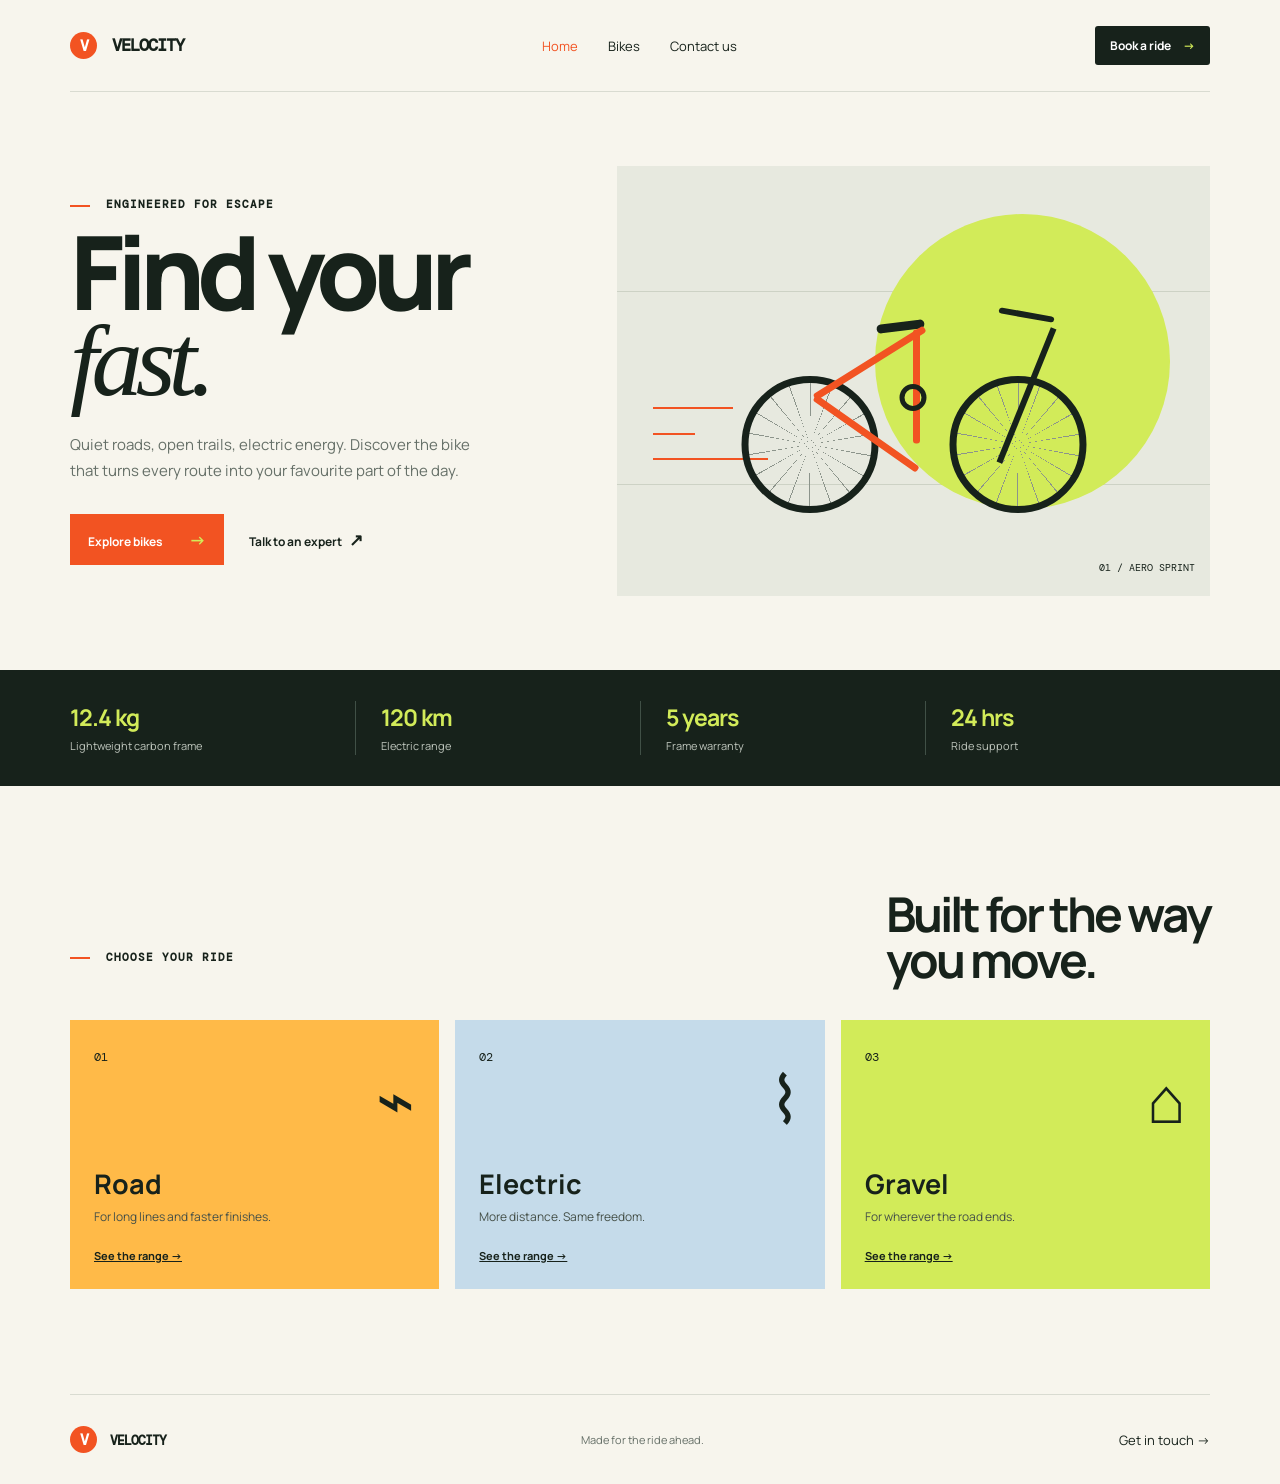
==== index.html @ f306d593 "Create animated bike website" ====
<!DOCTYPE html>
<html lang="en">
<head>
  <meta charset="UTF-8" />
  <meta name="viewport" content="width=device-width, initial-scale=1.0" />
  <title>Velocity Bikes | Ride Beyond</title>
  <link rel="preconnect" href="https://fonts.googleapis.com" />
  <link rel="preconnect" href="https://fonts.gstatic.com" crossorigin />
  <link href="https://fonts.googleapis.com/css2?family=DM+Mono&family=Manrope:wght@400;500;600;700;800&display=swap" rel="stylesheet" />
  <link rel="stylesheet" href="style.css" />
</head>
<body>
  <nav class="nav container">
    <a class="brand" href="index.html"><span>V</span> VELOCITY</a>
    <div class="nav-links"><a class="active" href="index.html">Home</a><a href="#bikes">Bikes</a><a href="contact.html">Contact us</a></div>
    <a class="nav-cta" href="contact.html">Book a ride <b>→</b></a>
  </nav>

  <main>
    <section class="hero container">
      <div class="hero-copy">
        <p class="eyebrow"><i></i> ENGINEERED FOR ESCAPE</p>
        <h1>Find your<br /><em>fast.</em></h1>
        <p class="intro">Quiet roads, open trails, electric energy. Discover the bike that turns every route into your favourite part of the day.</p>
        <div class="hero-actions"><a class="button" href="#bikes">Explore bikes <span>→</span></a><a class="text-link" href="contact.html">Talk to an expert <span>↗</span></a></div>
      </div>
      <div class="bike-stage" aria-label="Animated illustration of a road bike">
        <div class="sun"></div><div class="line line-one"></div><div class="line line-two"></div>
        <div class="speed speed-a"></div><div class="speed speed-b"></div><div class="speed speed-c"></div>
        <div class="bike">
          <div class="wheel wheel-left"></div><div class="wheel wheel-right"></div>
          <div class="frame frame-a"></div><div class="frame frame-b"></div><div class="frame frame-c"></div>
          <div class="fork"></div><div class="bar"></div><div class="seat"></div><div class="crank"></div>
        </div>
        <p class="model-tag">01 / AERO SPRINT</p>
      </div>
    </section>

    <section class="stats"><div class="container stats-grid"><div><strong>12.4 kg</strong><span>Lightweight carbon frame</span></div><div><strong>120 km</strong><span>Electric range</span></div><div><strong>5 years</strong><span>Frame warranty</span></div><div><strong>24 hrs</strong><span>Ride support</span></div></div></section>

    <section class="collection container" id="bikes">
      <div class="section-heading"><p class="eyebrow"><i></i> CHOOSE YOUR RIDE</p><h2>Built for the way<br />you move.</h2></div>
      <div class="cards">
        <article class="card orange"><span>01</span><div class="card-icon">⌁</div><h3>Road</h3><p>For long lines and faster finishes.</p><a href="contact.html">See the range →</a></article>
        <article class="card blue"><span>02</span><div class="card-icon">⌇</div><h3>Electric</h3><p>More distance. Same freedom.</p><a href="contact.html">See the range →</a></article>
        <article class="card lime"><span>03</span><div class="card-icon">⌂</div><h3>Gravel</h3><p>For wherever the road ends.</p><a href="contact.html">See the range →</a></article>
      </div>
    </section>
  </main>
  <footer class="footer container"><a class="brand" href="index.html"><span>V</span> VELOCITY</a><p>Made for the ride ahead.</p><a href="contact.html">Get in touch →</a></footer>
  <script src="app.js"></script>
</body>
</html>
---- style.css ----
:root{--ink:#17221b;--cream:#f7f5ed;--orange:#f25322;--lime:#d2eb59;--blue:#c5dbea;--muted:#667068}*{box-sizing:border-box}html{scroll-behavior:smooth}body{margin:0;background:var(--cream);color:var(--ink);font-family:Manrope,Arial,sans-serif}.container{width:min(1140px,calc(100% - 48px));margin:auto}.nav{height:92px;display:flex;align-items:center;justify-content:space-between;border-bottom:1px solid #d9dbd1}.brand{font-family:'DM Mono',monospace;font-size:17px;font-weight:bold;letter-spacing:-1px;color:var(--ink);text-decoration:none}.brand span{display:inline-grid;place-items:center;width:27px;height:27px;border-radius:50%;background:var(--orange);color:#fff;margin-right:6px;font-size:15px}.nav-links{display:flex;gap:30px}.nav-links a,.footer a{font-size:13px;text-decoration:none;color:var(--ink)}.nav-links a:hover,.nav-links .active{color:var(--orange)}.nav-cta{padding:11px 15px;background:var(--ink);color:#fff;text-decoration:none;font-size:12px;font-weight:700;border-radius:3px}.nav-cta b{color:var(--lime);margin-left:10px}.hero{min-height:578px;display:grid;grid-template-columns:48% 52%;align-items:center}.eyebrow{font:11px 'DM Mono',monospace;letter-spacing:1px;font-weight:bold;margin:0 0 18px}.eyebrow i{display:inline-block;width:20px;height:2px;background:var(--orange);vertical-align:middle;margin-right:8px}.hero h1,.contact-copy h1{font-size:clamp(64px,8vw,112px);letter-spacing:-7px;line-height:.83;margin:0;font-weight:800}.hero h1 em,.contact-copy em{font-family:Georgia,serif;font-weight:400}.intro{line-height:1.75;max-width:420px;color:var(--muted);font-size:15px;margin:29px 0}.hero-actions{display:flex;align-items:center;gap:25px}.button{border:0;background:var(--orange);color:white;padding:14px 18px;font:700 12px Manrope,sans-serif;text-decoration:none;display:inline-block;cursor:pointer}.button span{margin-left:24px;color:var(--lime);font-size:17px}.text-link{color:var(--ink);font-size:12px;font-weight:700;text-decoration:none}.text-link span{font-size:17px;margin-left:5px}.bike-stage{height:430px;position:relative;overflow:hidden;background:#e7e9df;isolation:isolate}.sun{position:absolute;width:295px;height:295px;background:var(--lime);border-radius:50%;right:40px;top:48px}.line{height:1px;background:#cdd2c5;position:absolute;left:0;width:100%;z-index:-1}.line-one{top:29%}.line-two{top:74%}.bike{position:absolute;left:50%;top:54%;width:345px;height:230px;transform:translate(-50%,-50%);animation:float 3s ease-in-out infinite}.wheel{position:absolute;width:137px;height:137px;border:7px solid var(--ink);border-radius:50%;bottom:0;background:repeating-conic-gradient(#8c948b 0 1deg,transparent 1deg 20deg)}.wheel-left{left:0}.wheel-right{right:0}.frame{height:7px;background:var(--orange);position:absolute;transform-origin:left center;z-index:2;border-radius:3px}.frame-a{width:130px;left:73px;top:111px;transform:rotate(-32deg)}.frame-b{width:126px;left:73px;top:111px;transform:rotate(35deg)}.frame-c{width:114px;left:175px;top:43px;transform:rotate(90deg)}.fork{height:145px;width:6px;background:var(--ink);position:absolute;left:282px;top:40px;transform:rotate(22deg);z-index:3}.bar{height:6px;width:56px;background:var(--ink);position:absolute;left:257px;top:29px;transform:rotate(10deg);border-radius:5px}.seat{height:9px;width:48px;background:var(--ink);position:absolute;left:135px;top:39px;transform:rotate(-7deg);border-radius:10px}.crank{position:absolute;width:27px;height:27px;border:5px solid var(--ink);border-radius:50%;left:158px;top:101px;z-index:4}.speed{height:2px;background:var(--orange);position:absolute;left:6%;animation:dash 1.5s linear infinite}.speed-a{width:80px;top:56%}.speed-b{width:42px;top:62%;animation-delay:.4s}.speed-c{width:115px;top:68%;animation-delay:.8s}.model-tag{font:10px 'DM Mono',monospace;position:absolute;bottom:12px;right:15px}.stats{background:var(--ink);color:#fff}.stats-grid{min-height:116px;display:grid;grid-template-columns:repeat(4,1fr);align-items:center}.stats-grid div{padding:0 25px;border-left:1px solid #405046}.stats-grid div:first-child{border:0;padding-left:0}.stats-grid strong{display:block;font-size:23px;color:var(--lime);letter-spacing:-1px}.stats-grid span{font-size:11px;color:#bfc6bd}.collection{padding:105px 0}.section-heading{display:flex;justify-content:space-between;align-items:end;margin-bottom:38px}.section-heading h2{font-size:48px;letter-spacing:-3px;line-height:.95;margin:0}.cards{display:grid;grid-template-columns:repeat(3,1fr);gap:16px}.card{min-height:260px;padding:24px;position:relative;transition:transform .25s ease}.card:hover{transform:translateY(-8px)}.card span{font:12px 'DM Mono',monospace}.card-icon{font-size:65px;text-align:right;height:99px;line-height:1}.card h3{font-size:27px;margin:0}.card p{font-size:12px;color:#455048;margin:6px 0 18px}.card a{font-size:11px;font-weight:700;color:var(--ink)}.orange{background:#ffba48}.blue{background:var(--blue)}.lime{background:var(--lime)}.footer{border-top:1px solid #d9dbd1;min-height:90px;display:flex;align-items:center;justify-content:space-between}.footer p{font-size:11px;color:var(--muted)}.contact-main{display:grid;grid-template-columns:1fr 1fr;gap:80px;padding:100px 0}.contact-copy>p:not(.eyebrow){color:var(--muted);line-height:1.8;max-width:410px;margin:28px 0}.contact-details{display:grid;gap:8px;margin-top:38px}.contact-details a{font-size:14px;color:var(--ink);font-weight:700}.contact-details span{font-size:12px;color:var(--muted);margin-top:5px}.form-wrap{background:#e6e9df;padding:38px}.form-wrap h2{margin:0 0 28px;font-size:28px;letter-spacing:-1px}form{display:grid;gap:17px}label{font-size:11px;font-weight:700}input,textarea,select{width:100%;display:block;border:0;border-bottom:1px solid #aeb6ad;background:transparent;padding:10px 0 8px;margin-top:4px;font:14px Manrope,sans-serif;color:var(--ink);outline:0}textarea{resize:vertical}.form-message{font-size:12px;color:#25803b;margin:0;min-height:14px}@keyframes float{50%{transform:translate(-50%,-54%)}}@keyframes dash{from{transform:translateX(-100px);opacity:0}25%{opacity:1}to{transform:translateX(330px);opacity:0}}@media(max-width:720px){.container{width:min(100% - 32px,1140px)}.nav{height:75px}.nav-links{display:none}.nav-cta{font-size:10px}.hero,.contact-main{grid-template-columns:1fr;gap:45px}.hero{padding:70px 0 45px}.bike-stage{height:335px}.hero h1,.contact-copy h1{letter-spacing:-5px}.stats-grid{grid-template-columns:repeat(2,1fr);padding:18px 0;gap:20px}.stats-grid div{padding-left:15px}.stats-grid div:nth-child(3){border-left:0;padding-left:0}.section-heading{display:block}.section-heading h2{font-size:39px}.cards{grid-template-columns:1fr}.card{min-height:210px}.collection{padding:70px 0}.contact-main{padding:70px 0}.footer p{display:none}}
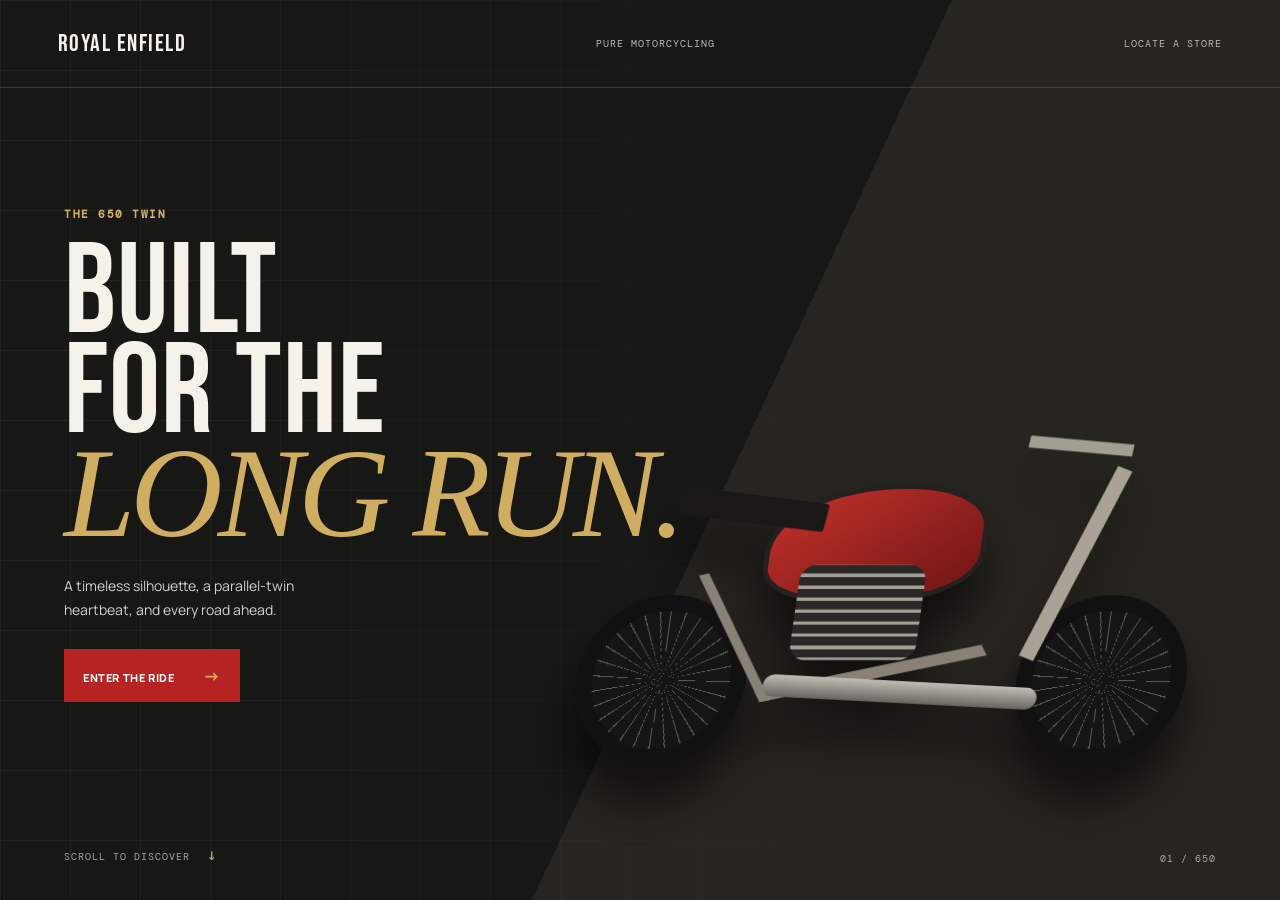
==== commit f47958bb: "Add Royal Enfield 650 landing and home pages" ====
--- a/index.html
+++ b/index.html
@@ -3,51 +3,27 @@
 <head>
   <meta charset="UTF-8" />
   <meta name="viewport" content="width=device-width, initial-scale=1.0" />
-  <title>Velocity Bikes | Ride Beyond</title>
+  <title>Royal Enfield | 650 Twin</title>
   <link rel="preconnect" href="https://fonts.googleapis.com" />
   <link rel="preconnect" href="https://fonts.gstatic.com" crossorigin />
-  <link href="https://fonts.googleapis.com/css2?family=DM+Mono&family=Manrope:wght@400;500;600;700;800&display=swap" rel="stylesheet" />
+  <link href="https://fonts.googleapis.com/css2?family=Bebas+Neue&family=DM+Mono&family=Manrope:wght@400;500;600;700;800&display=swap" rel="stylesheet" />
   <link rel="stylesheet" href="style.css" />
 </head>
-<body>
-  <nav class="nav container">
-    <a class="brand" href="index.html"><span>V</span> VELOCITY</a>
-    <div class="nav-links"><a class="active" href="index.html">Home</a><a href="#bikes">Bikes</a><a href="contact.html">Contact us</a></div>
-    <a class="nav-cta" href="contact.html">Book a ride <b>→</b></a>
-  </nav>
-
-  <main>
-    <section class="hero container">
-      <div class="hero-copy">
-        <p class="eyebrow"><i></i> ENGINEERED FOR ESCAPE</p>
-        <h1>Find your<br /><em>fast.</em></h1>
-        <p class="intro">Quiet roads, open trails, electric energy. Discover the bike that turns every route into your favourite part of the day.</p>
-        <div class="hero-actions"><a class="button" href="#bikes">Explore bikes <span>→</span></a><a class="text-link" href="contact.html">Talk to an expert <span>↗</span></a></div>
-      </div>
-      <div class="bike-stage" aria-label="Animated illustration of a road bike">
-        <div class="sun"></div><div class="line line-one"></div><div class="line line-two"></div>
-        <div class="speed speed-a"></div><div class="speed speed-b"></div><div class="speed speed-c"></div>
-        <div class="bike">
-          <div class="wheel wheel-left"></div><div class="wheel wheel-right"></div>
-          <div class="frame frame-a"></div><div class="frame frame-b"></div><div class="frame frame-c"></div>
-          <div class="fork"></div><div class="bar"></div><div class="seat"></div><div class="crank"></div>
-        </div>
-        <p class="model-tag">01 / AERO SPRINT</p>
-      </div>
+<body class="entry-page">
+  <main class="entry">
+    <nav class="entry-nav"><a class="re-brand" href="index.html">ROYAL ENFIELD</a><span>PURE MOTORCYCLING</span><a href="contact.html">LOCATE A STORE</a></nav>
+    <div class="entry-grid"></div>
+    <section class="entry-copy">
+      <p class="kicker">THE 650 TWIN</p>
+      <h1>BUILT<br />FOR THE<br /><i>LONG RUN.</i></h1>
+      <p class="entry-text">A timeless silhouette, a parallel-twin heartbeat, and every road ahead.</p>
+      <a class="entry-button" href="home.html">ENTER THE RIDE <span>→</span></a>
     </section>
-
-    <section class="stats"><div class="container stats-grid"><div><strong>12.4 kg</strong><span>Lightweight carbon frame</span></div><div><strong>120 km</strong><span>Electric range</span></div><div><strong>5 years</strong><span>Frame warranty</span></div><div><strong>24 hrs</strong><span>Ride support</span></div></div></section>
-
-    <section class="collection container" id="bikes">
-      <div class="section-heading"><p class="eyebrow"><i></i> CHOOSE YOUR RIDE</p><h2>Built for the way<br />you move.</h2></div>
-      <div class="cards">
-        <article class="card orange"><span>01</span><div class="card-icon">⌁</div><h3>Road</h3><p>For long lines and faster finishes.</p><a href="contact.html">See the range →</a></article>
-        <article class="card blue"><span>02</span><div class="card-icon">⌇</div><h3>Electric</h3><p>More distance. Same freedom.</p><a href="contact.html">See the range →</a></article>
-        <article class="card lime"><span>03</span><div class="card-icon">⌂</div><h3>Gravel</h3><p>For wherever the road ends.</p><a href="contact.html">See the range →</a></article>
-      </div>
-    </section>
+    <div class="entry-bike" aria-label="Royal Enfield 650 motorcycle illustration">
+      <div class="entry-wheel wheel-a"></div><div class="entry-wheel wheel-b"></div><div class="bike-tank"></div><div class="bike-seat"></div><div class="bike-frame"></div><div class="bike-fork"></div><div class="bike-engine"></div><div class="bike-handle"></div><div class="bike-exhaust"></div>
+    </div>
+    <p class="entry-bottom">SCROLL TO DISCOVER <span>↓</span></p>
+    <p class="entry-number">01 / 650</p>
   </main>
-  <footer class="footer container"><a class="brand" href="index.html"><span>V</span> VELOCITY</a><p>Made for the ride ahead.</p><a href="contact.html">Get in touch →</a></footer>
-  <script src="app.js"></script>
 </body>
 </html>
--- a/style.css
+++ b/style.css
@@ -1 +1 @@
-:root{--ink:#17221b;--cream:#f7f5ed;--orange:#f25322;--lime:#d2eb59;--blue:#c5dbea;--muted:#667068}*{box-sizing:border-box}html{scroll-behavior:smooth}body{margin:0;background:var(--cream);color:var(--ink);font-family:Manrope,Arial,sans-serif}.container{width:min(1140px,calc(100% - 48px));margin:auto}.nav{height:92px;display:flex;align-items:center;justify-content:space-between;border-bottom:1px solid #d9dbd1}.brand{font-family:'DM Mono',monospace;font-size:17px;font-weight:bold;letter-spacing:-1px;color:var(--ink);text-decoration:none}.brand span{display:inline-grid;place-items:center;width:27px;height:27px;border-radius:50%;background:var(--orange);color:#fff;margin-right:6px;font-size:15px}.nav-links{display:flex;gap:30px}.nav-links a,.footer a{font-size:13px;text-decoration:none;color:var(--ink)}.nav-links a:hover,.nav-links .active{color:var(--orange)}.nav-cta{padding:11px 15px;background:var(--ink);color:#fff;text-decoration:none;font-size:12px;font-weight:700;border-radius:3px}.nav-cta b{color:var(--lime);margin-left:10px}.hero{min-height:578px;display:grid;grid-template-columns:48% 52%;align-items:center}.eyebrow{font:11px 'DM Mono',monospace;letter-spacing:1px;font-weight:bold;margin:0 0 18px}.eyebrow i{display:inline-block;width:20px;height:2px;background:var(--orange);vertical-align:middle;margin-right:8px}.hero h1,.contact-copy h1{font-size:clamp(64px,8vw,112px);letter-spacing:-7px;line-height:.83;margin:0;font-weight:800}.hero h1 em,.contact-copy em{font-family:Georgia,serif;font-weight:400}.intro{line-height:1.75;max-width:420px;color:var(--muted);font-size:15px;margin:29px 0}.hero-actions{display:flex;align-items:center;gap:25px}.button{border:0;background:var(--orange);color:white;padding:14px 18px;font:700 12px Manrope,sans-serif;text-decoration:none;display:inline-block;cursor:pointer}.button span{margin-left:24px;color:var(--lime);font-size:17px}.text-link{color:var(--ink);font-size:12px;font-weight:700;text-decoration:none}.text-link span{font-size:17px;margin-left:5px}.bike-stage{height:430px;position:relative;overflow:hidden;background:#e7e9df;isolation:isolate}.sun{position:absolute;width:295px;height:295px;background:var(--lime);border-radius:50%;right:40px;top:48px}.line{height:1px;background:#cdd2c5;position:absolute;left:0;width:100%;z-index:-1}.line-one{top:29%}.line-two{top:74%}.bike{position:absolute;left:50%;top:54%;width:345px;height:230px;transform:translate(-50%,-50%);animation:float 3s ease-in-out infinite}.wheel{position:absolute;width:137px;height:137px;border:7px solid var(--ink);border-radius:50%;bottom:0;background:repeating-conic-gradient(#8c948b 0 1deg,transparent 1deg 20deg)}.wheel-left{left:0}.wheel-right{right:0}.frame{height:7px;background:var(--orange);position:absolute;transform-origin:left center;z-index:2;border-radius:3px}.frame-a{width:130px;left:73px;top:111px;transform:rotate(-32deg)}.frame-b{width:126px;left:73px;top:111px;transform:rotate(35deg)}.frame-c{width:114px;left:175px;top:43px;transform:rotate(90deg)}.fork{height:145px;width:6px;background:var(--ink);position:absolute;left:282px;top:40px;transform:rotate(22deg);z-index:3}.bar{height:6px;width:56px;background:var(--ink);position:absolute;left:257px;top:29px;transform:rotate(10deg);border-radius:5px}.seat{height:9px;width:48px;background:var(--ink);position:absolute;left:135px;top:39px;transform:rotate(-7deg);border-radius:10px}.crank{position:absolute;width:27px;height:27px;border:5px solid var(--ink);border-radius:50%;left:158px;top:101px;z-index:4}.speed{height:2px;background:var(--orange);position:absolute;left:6%;animation:dash 1.5s linear infinite}.speed-a{width:80px;top:56%}.speed-b{width:42px;top:62%;animation-delay:.4s}.speed-c{width:115px;top:68%;animation-delay:.8s}.model-tag{font:10px 'DM Mono',monospace;position:absolute;bottom:12px;right:15px}.stats{background:var(--ink);color:#fff}.stats-grid{min-height:116px;display:grid;grid-template-columns:repeat(4,1fr);align-items:center}.stats-grid div{padding:0 25px;border-left:1px solid #405046}.stats-grid div:first-child{border:0;padding-left:0}.stats-grid strong{display:block;font-size:23px;color:var(--lime);letter-spacing:-1px}.stats-grid span{font-size:11px;color:#bfc6bd}.collection{padding:105px 0}.section-heading{display:flex;justify-content:space-between;align-items:end;margin-bottom:38px}.section-heading h2{font-size:48px;letter-spacing:-3px;line-height:.95;margin:0}.cards{display:grid;grid-template-columns:repeat(3,1fr);gap:16px}.card{min-height:260px;padding:24px;position:relative;transition:transform .25s ease}.card:hover{transform:translateY(-8px)}.card span{font:12px 'DM Mono',monospace}.card-icon{font-size:65px;text-align:right;height:99px;line-height:1}.card h3{font-size:27px;margin:0}.card p{font-size:12px;color:#455048;margin:6px 0 18px}.card a{font-size:11px;font-weight:700;color:var(--ink)}.orange{background:#ffba48}.blue{background:var(--blue)}.lime{background:var(--lime)}.footer{border-top:1px solid #d9dbd1;min-height:90px;display:flex;align-items:center;justify-content:space-between}.footer p{font-size:11px;color:var(--muted)}.contact-main{display:grid;grid-template-columns:1fr 1fr;gap:80px;padding:100px 0}.contact-copy>p:not(.eyebrow){color:var(--muted);line-height:1.8;max-width:410px;margin:28px 0}.contact-details{display:grid;gap:8px;margin-top:38px}.contact-details a{font-size:14px;color:var(--ink);font-weight:700}.contact-details span{font-size:12px;color:var(--muted);margin-top:5px}.form-wrap{background:#e6e9df;padding:38px}.form-wrap h2{margin:0 0 28px;font-size:28px;letter-spacing:-1px}form{display:grid;gap:17px}label{font-size:11px;font-weight:700}input,textarea,select{width:100%;display:block;border:0;border-bottom:1px solid #aeb6ad;background:transparent;padding:10px 0 8px;margin-top:4px;font:14px Manrope,sans-serif;color:var(--ink);outline:0}textarea{resize:vertical}.form-message{font-size:12px;color:#25803b;margin:0;min-height:14px}@keyframes float{50%{transform:translate(-50%,-54%)}}@keyframes dash{from{transform:translateX(-100px);opacity:0}25%{opacity:1}to{transform:translateX(330px);opacity:0}}@media(max-width:720px){.container{width:min(100% - 32px,1140px)}.nav{height:75px}.nav-links{display:none}.nav-cta{font-size:10px}.hero,.contact-main{grid-template-columns:1fr;gap:45px}.hero{padding:70px 0 45px}.bike-stage{height:335px}.hero h1,.contact-copy h1{letter-spacing:-5px}.stats-grid{grid-template-columns:repeat(2,1fr);padding:18px 0;gap:20px}.stats-grid div{padding-left:15px}.stats-grid div:nth-child(3){border-left:0;padding-left:0}.section-heading{display:block}.section-heading h2{font-size:39px}.cards{grid-template-columns:1fr}.card{min-height:210px}.collection{padding:70px 0}.contact-main{padding:70px 0}.footer p{display:none}}
+:root{--black:#161615;--coal:#242421;--sand:#e9e2d4;--paper:#f5f1e9;--red:#b52322;--gold:#cfad61;--muted:#716e68}*{box-sizing:border-box}html{scroll-behavior:smooth}body{margin:0;background:var(--paper);color:var(--black);font-family:Manrope,Arial,sans-serif}.container{width:min(1160px,calc(100% - 56px));margin:auto}.re-brand{font:24px 'Bebas Neue',sans-serif;letter-spacing:1.5px;color:inherit;text-decoration:none}.kicker{font:11px 'DM Mono',monospace;letter-spacing:1.5px;margin:0;color:var(--red);font-weight:bold}.entry-page{overflow:hidden;background:var(--black);color:#f6f2e9}.entry{height:100vh;min-height:650px;position:relative;overflow:hidden;background:linear-gradient(115deg,#171716 0 56%,#27251f 56%)}.entry-grid{position:absolute;inset:0;background-image:linear-gradient(#ffffff0c 1px,transparent 1px),linear-gradient(90deg,#ffffff0c 1px,transparent 1px);background-size:70px 70px;mask-image:linear-gradient(90deg,#000 0%,transparent 75%)}.entry-nav{height:88px;border-bottom:1px solid #ffffff22;position:relative;z-index:2;padding:0 4.5vw;display:flex;align-items:center;justify-content:space-between}.entry-nav span,.entry-nav>a:last-child{font:10px 'DM Mono',monospace;letter-spacing:1px;color:#bebbb2;text-decoration:none}.entry-copy{position:absolute;z-index:2;left:max(5vw,calc((100vw - 1160px)/2));top:23vh}.entry-copy .kicker{color:var(--gold);margin-bottom:23px}.entry h1,.re-hero h1{font:clamp(72px,10vw,145px)/.78 'Bebas Neue',sans-serif;letter-spacing:1px;margin:0}.entry h1 i,.re-hero h1 i,.story h2 i{font-family:Georgia,serif;font-weight:400;color:var(--gold);letter-spacing:-5px}.entry-text{font-size:14px;line-height:1.7;max-width:280px;color:#d4d0c8;margin:27px 0}.entry-button,.dark-button{background:var(--red);color:#fff;padding:15px 19px;text-decoration:none;font-size:11px;font-weight:800;letter-spacing:.6px;display:inline-block}.entry-button span,.dark-button span{color:var(--gold);margin-left:26px;font-size:17px}.entry-bike{position:absolute;width:660px;height:380px;right:5vw;bottom:15vh;transform:skew(-8deg);filter:drop-shadow(0 38px 24px #0009);z-index:1}.entry-wheel{position:absolute;border:16px solid #111;border-radius:50%;bottom:0;width:170px;height:170px;background:repeating-conic-gradient(#5f5c56 0 1deg,#151515 1deg 13deg)}.wheel-a{left:35px}.wheel-b{right:15px}.bike-tank{position:absolute;background:linear-gradient(145deg,#c6322c,#6d1514);width:220px;height:117px;left:206px;top:99px;border-radius:60% 36% 42% 28%;border:5px solid #24211e}.bike-seat{position:absolute;background:#191817;width:150px;height:28px;left:113px;top:110px;border-radius:40px 7px 5px 19px;transform:rotate(7deg)}.bike-frame{position:absolute;width:245px;height:129px;left:170px;top:166px;border-left:11px solid #898176;border-bottom:11px solid #898176;transform:skew(23deg) rotate(-11deg)}.bike-fork{position:absolute;width:16px;height:203px;right:134px;top:77px;background:#aaa295;transform:rotate(21deg)}.bike-engine{position:absolute;width:126px;height:95px;left:244px;top:180px;background:repeating-linear-gradient(#292826 0 8px,#a5a096 9px 12px);border-radius:16px}.bike-handle{position:absolute;width:105px;height:12px;right:100px;top:55px;background:#a39e93;transform:rotate(5deg)}.bike-exhaust{position:absolute;width:276px;height:22px;left:222px;bottom:62px;background:linear-gradient(#c2beb5,#686560);transform:rotate(3deg);border-radius:15px}.entry-bottom,.entry-number{position:absolute;bottom:25px;font:10px 'DM Mono',monospace;letter-spacing:1px;color:#aaa59d}.entry-bottom{left:5vw}.entry-bottom span{color:var(--gold);font-size:16px;margin-left:10px}.entry-number{right:5vw}.re-nav{height:82px;display:flex;align-items:center;justify-content:space-between}.nav-links{display:flex;gap:32px}.nav-links a{font-size:11px;text-decoration:none;color:var(--black);font-weight:700}.nav-links .active,.nav-links a:hover{color:var(--red)}.ride-link{font-size:10px;letter-spacing:.5px;color:#fff;background:var(--black);padding:13px 14px;text-decoration:none;font-weight:800}.ride-link b{color:var(--gold);font-size:16px;margin-left:12px}.re-hero{min-height:610px;position:relative;display:flex;align-items:center;background:linear-gradient(90deg,#e8e2d5 0 51%,transparent 51%),url('https://images.unsplash.com/photo-1558981806-ec527fa84c39?auto=format&fit=crop&w=1600&q=85') center/cover}.re-hero-content{width:min(1160px,calc(100% - 56px));margin:auto}.re-hero .kicker{margin-bottom:20px}.re-hero h1{font-size:clamp(78px,10vw,142px)}.re-hero>div>p:not(.kicker){max-width:350px;line-height:1.7;font-size:14px;margin:27px 0}.vertical-label{position:absolute;right:22px;bottom:27px;margin:0;font:10px 'DM Mono',monospace;letter-spacing:1px;writing-mode:vertical-rl;color:#fff}.specs{background:var(--black);color:#fff}.specs-grid{min-height:132px;display:grid;grid-template-columns:repeat(4,1fr);align-items:center}.specs-grid div{border-left:1px solid #54504a;padding-left:27px}.specs-grid div:first-child{border:0;padding-left:0}.specs-grid strong{font:46px 'Bebas Neue',sans-serif;letter-spacing:1px;color:var(--gold);display:block}.specs-grid small{font-size:16px}.specs-grid span{font-size:11px;color:#c1bdb4}.story{padding:130px 0;display:grid;grid-template-columns:1fr 1fr;align-items:end}.story h2{font:70px/.84 'Bebas Neue',sans-serif;letter-spacing:1px;margin:18px 0 0}.story-copy{max-width:375px;justify-self:end}.story-copy p{line-height:1.9;font-size:14px;color:#57534d;margin:0 0 26px}.story-copy a,.model-card a{color:var(--red);font-size:11px;font-weight:800;text-decoration:none;letter-spacing:.5px}.story-copy span{margin-left:18px;font-size:16px}.models{padding-bottom:115px}.models>.kicker{margin-bottom:20px}.model-grid{display:grid;grid-template-columns:1fr 1fr;gap:18px}.model-card{height:420px;padding:29px;display:flex;flex-direction:column;justify-content:space-between;color:#fff;background-size:cover;background-position:center;position:relative;isolation:isolate}.model-card:before{content:'';position:absolute;inset:0;background:linear-gradient(0deg,#000b,transparent 65%);z-index:-1}.interceptor{background-image:url('https://images.unsplash.com/photo-1558981852-426c6c22a060?auto=format&fit=crop&w=1000&q=85')}.continental{background-image:url('https://images.unsplash.com/photo-1599819811279-d5ad9cccf838?auto=format&fit=crop&w=1000&q=85')}.model-card span{font:10px 'DM Mono',monospace;letter-spacing:1px}.model-card h3{font:46px/.85 'Bebas Neue',sans-serif;letter-spacing:1px;margin:0}.model-card a{color:#fff}.model-card b{color:var(--gold);margin-left:15px;font-size:17px}.re-footer{background:var(--black);color:#fff}.re-footer>div{min-height:94px;display:flex;align-items:center;justify-content:space-between}.re-footer p,.re-footer a:last-child{font-size:10px;letter-spacing:.7px;color:#c4c0b8;text-decoration:none}@media(max-width:720px){.container{width:min(100% - 32px,1160px)}.entry{min-height:710px}.entry-nav{height:70px;padding:0 18px}.entry-nav span{display:none}.entry-copy{left:25px;top:15vh}.entry h1{font-size:77px}.entry-bike{width:465px;height:280px;right:-90px;bottom:11vh;transform:scale(.72) skew(-8deg);transform-origin:right bottom}.entry-number{right:20px}.entry-bottom{left:20px}.nav-links{display:none}.re-nav{height:70px}.re-brand{font-size:21px}.ride-link{font-size:9px;padding:11px}.re-hero{min-height:600px;background:linear-gradient(90deg,#e8e2d5e8 0 100%,transparent),url('https://images.unsplash.com/photo-1558981806-ec527fa84c39?auto=format&fit=crop&w=1000&q=85') center/cover}.re-hero-content{width:calc(100% - 32px)}.vertical-label{display:none}.specs-grid{grid-template-columns:1fr 1fr;padding:24px 0;gap:25px}.specs-grid div{padding-left:18px}.specs-grid div:nth-child(3){border-left:0;padding-left:0}.specs-grid strong{font-size:39px}.story{padding:80px 0;grid-template-columns:1fr;gap:38px}.story h2{font-size:58px}.story-copy{justify-self:start}.model-grid{grid-template-columns:1fr}.model-card{height:340px}.re-footer p{display:none}}
